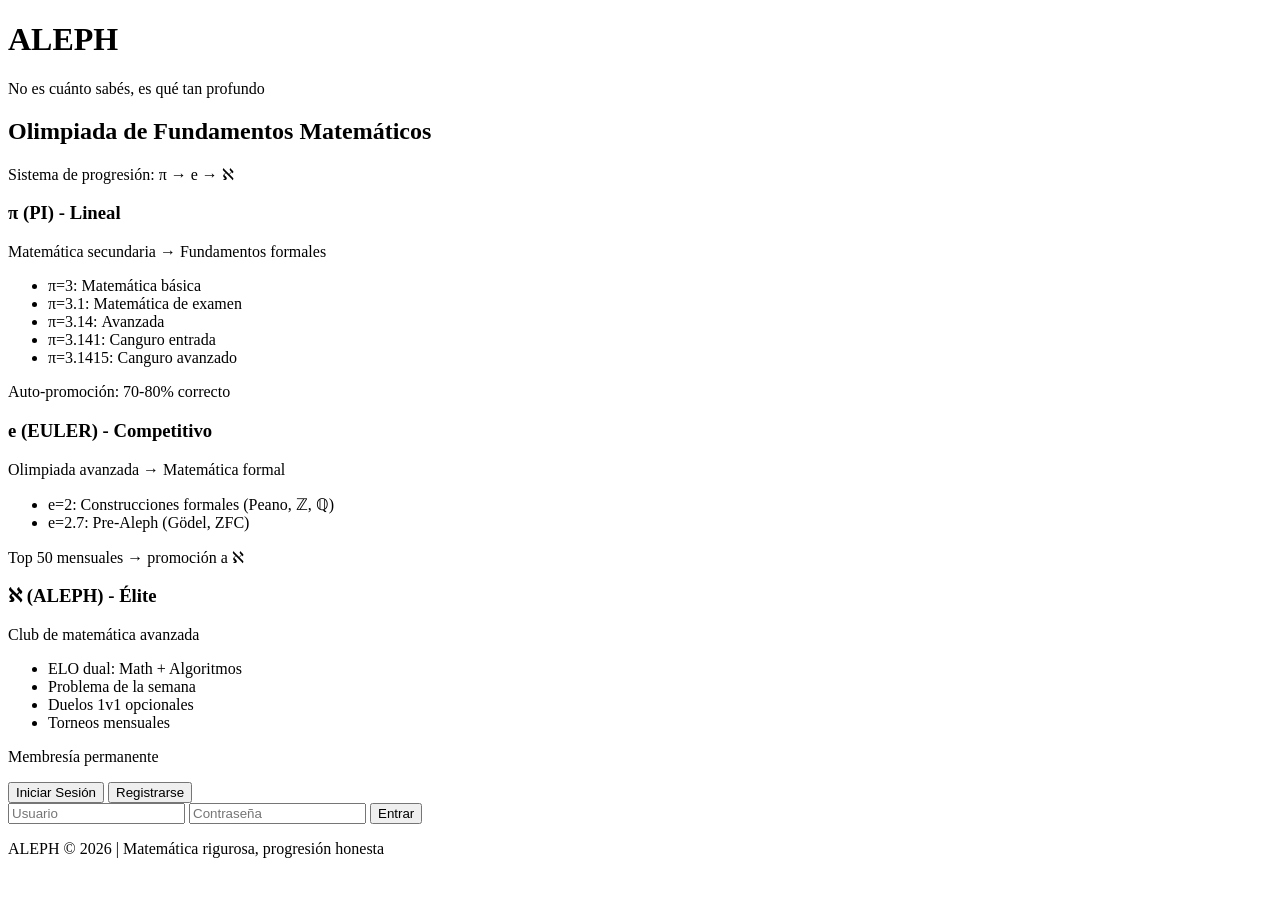
==== frontend/dashboard.html @ 07cf7d5e "feat: add dashboard with problem list and submissions" ====
<!DOCTYPE html>
<html lang="es">
<head>
    <meta charset="UTF-8">
    <meta name="viewport" content="width=device-width, initial-scale=1.0">
    <title>Dashboard - ALEPH</title>
    <link rel="stylesheet" href="css/style.css">
</head>
<body>
    <div class="container">
        <header>
            <div class="header-content">
                <h1>ALEPH</h1>
                <div class="user-info">
                    <span id="username"></span>
                    <span id="userLevel" class="level-badge"></span>
                    <button onclick="logout()">Salir</button>
                </div>
            </div>
        </header>

        <main>
            <section class="stats">
                <div class="stat-card">
                    <h3>Nivel Actual</h3>
                    <p id="currentLevel" class="stat-value"></p>
                </div>
                <div class="stat-card">
                    <h3>Problemas Resueltos</h3>
                    <p id="solvedCount" class="stat-value">0</p>
                </div>
                <div class="stat-card">
                    <h3>Precisión</h3>
                    <p id="accuracy" class="stat-value">0%</p>
                </div>
            </section>

            <section class="problems">
                <h2>Problemas Disponibles</h2>
                <div class="filter">
                    <label>Filtrar por nivel:</label>
                    <select id="levelFilter" onchange="loadProblems()">
                        <option value="pi=3">π=3</option>
                        <option value="pi=3.1">π=3.1</option>
                        <option value="pi=3.14">π=3.14</option>
                        <option value="pi=3.141">π=3.141</option>
                        <option value="pi=3.1415">π=3.1415</option>
                        <option value="e=2">e=2</option>
                        <option value="e=2.7">e=2.7</option>
                    </select>
                </div>
                <div id="problemList" class="problem-list">
                    <!-- Problems loaded here -->
                </div>
            </section>

            <section class="problem-view" id="problemView" style="display: none;">
                <button onclick="closeProblem()" class="back-btn">← Volver</button>
                <h2 id="problemTitle"></h2>
                <div id="problemStatement" class="problem-statement"></div>
                <form id="answerForm" class="answer-form">
                    <input type="text" id="answerInput" placeholder="Tu respuesta" required>
                    <button type="submit">Enviar</button>
                </form>
                <div id="result" class="result"></div>
            </section>

            <section class="submissions">
                <h2>Tus Intentos Recientes</h2>
                <div id="submissionsList" class="submissions-list">
                    <!-- Submissions loaded here -->
                </div>
            </section>
        </main>

        <footer>
            <p>ALEPH © 2026 | No es cuánto sabés, es qué tan profundo</p>
        </footer>
    </div>

    <script src="js/app.js"></script>
    <script>
        // Check if logged in
        if (!localStorage.getItem('token')) {
            window.location.href = 'index.html';
        }

        // Load user data on page load
        window.addEventListener('DOMContentLoaded', () => {
            loadUserData();
            loadProblems();
            loadSubmissions();
        });
    </script>
</body>
</html>
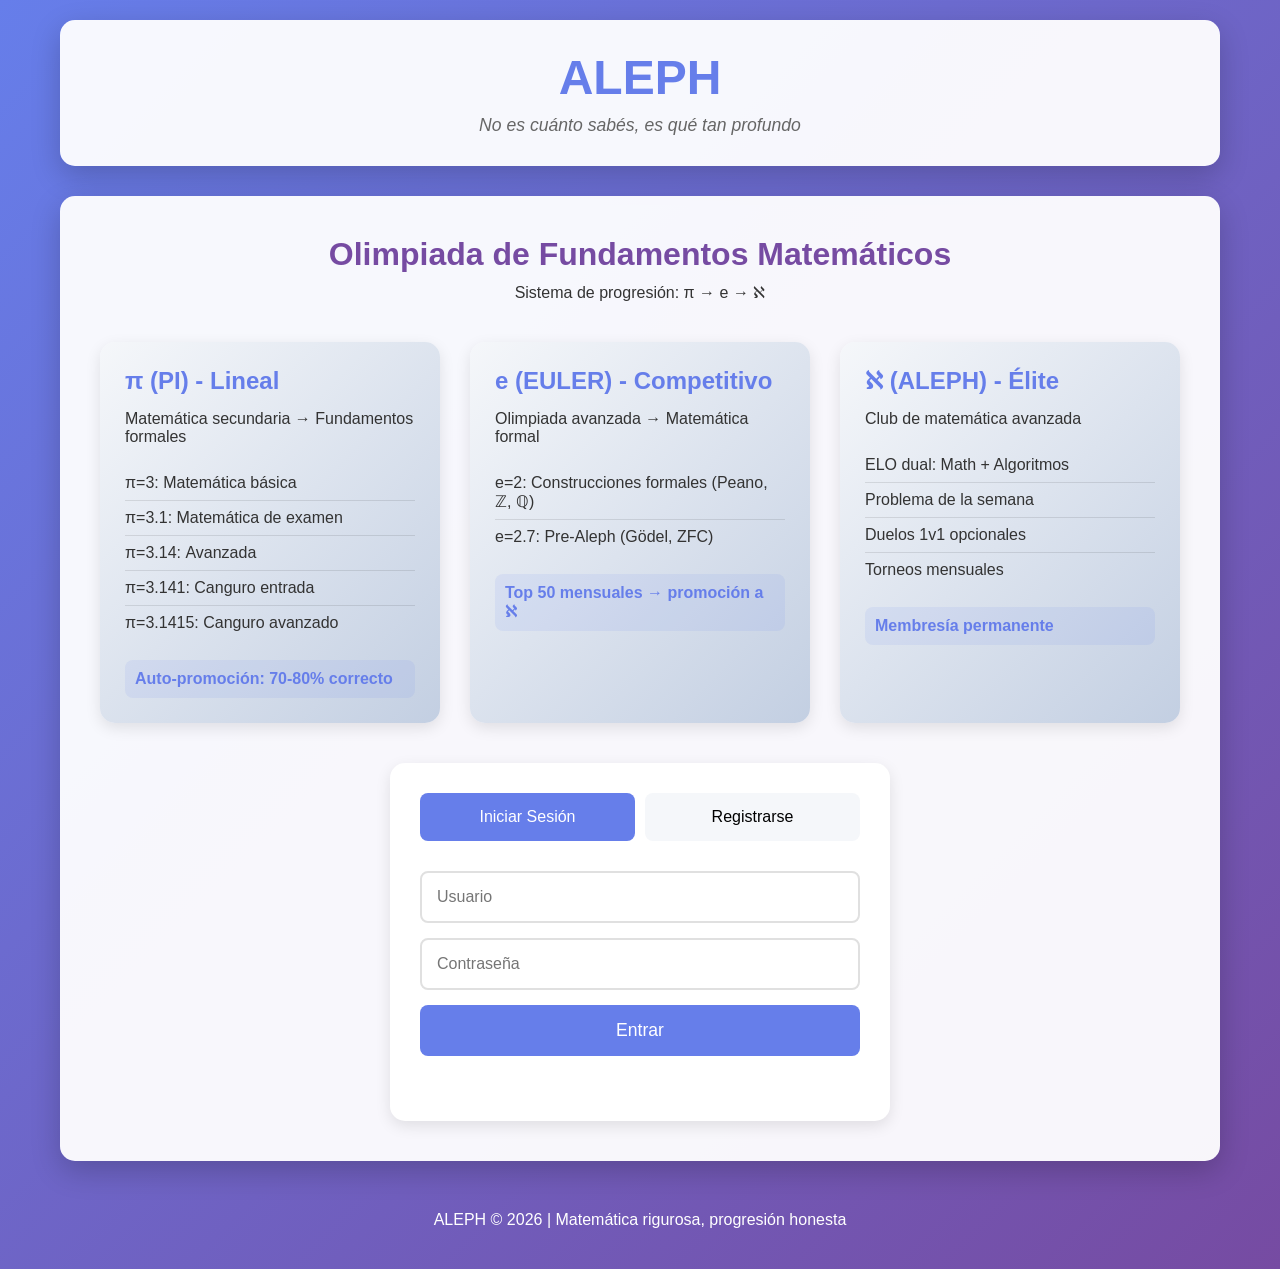
==== commit 2883cd4d: "fix: clean dashboard.html - remove all inline scripts" ====
--- a/frontend/dashboard.html
+++ b/frontend/dashboard.html
@@ -39,14 +39,12 @@
                 <h2>Problemas Disponibles</h2>
                 <div class="filter">
                     <label>Filtrar por nivel:</label>
-                    <select id="levelFilter" onchange="loadProblems()">
+                    <select id="levelFilter">
                         <option value="pi=3">π=3</option>
                         <option value="pi=3.1">π=3.1</option>
                         <option value="pi=3.14">π=3.14</option>
                         <option value="pi=3.141">π=3.141</option>
                         <option value="pi=3.1415">π=3.1415</option>
-                        <option value="e=2">e=2</option>
-                        <option value="e=2.7">e=2.7</option>
                     </select>
                 </div>
                 <div id="problemList" class="problem-list">
@@ -79,18 +77,5 @@
     </div>
 
     <script src="js/app.js"></script>
-    <script>
-        // Check if logged in
-        if (!localStorage.getItem('token')) {
-            window.location.href = 'index.html';
-        }
-
-        // Load user data on page load
-        window.addEventListener('DOMContentLoaded', () => {
-            loadUserData();
-            loadProblems();
-            loadSubmissions();
-        });
-    </script>
 </body>
 </html>
--- a/frontend/css/style.css
+++ b/frontend/css/style.css
@@ -0,0 +1,394 @@
+* {
+    margin: 0;
+    padding: 0;
+    box-sizing: border-box;
+}
+
+body {
+    font-family: 'Segoe UI', Tahoma, Geneva, Verdana, sans-serif;
+    background: linear-gradient(135deg, #667eea 0%, #764ba2 100%);
+    min-height: 100vh;
+    color: #333;
+}
+
+.container {
+    max-width: 1200px;
+    margin: 0 auto;
+    padding: 20px;
+}
+
+/* Header */
+header {
+    background: rgba(255, 255, 255, 0.95);
+    padding: 30px;
+    border-radius: 15px;
+    margin-bottom: 30px;
+    box-shadow: 0 10px 30px rgba(0, 0, 0, 0.2);
+}
+
+header h1 {
+    font-size: 3em;
+    color: #667eea;
+    text-align: center;
+    margin-bottom: 10px;
+}
+
+.tagline {
+    text-align: center;
+    font-style: italic;
+    color: #666;
+    font-size: 1.1em;
+}
+
+.header-content {
+    display: flex;
+    justify-content: space-between;
+    align-items: center;
+}
+
+.user-info {
+    display: flex;
+    gap: 15px;
+    align-items: center;
+}
+
+.level-badge {
+    background: #667eea;
+    color: white;
+    padding: 5px 15px;
+    border-radius: 20px;
+    font-weight: bold;
+}
+
+/* Main */
+main {
+    background: rgba(255, 255, 255, 0.95);
+    padding: 40px;
+    border-radius: 15px;
+    box-shadow: 0 10px 30px rgba(0, 0, 0, 0.2);
+    margin-bottom: 30px;
+}
+
+.hero {
+    text-align: center;
+    margin-bottom: 40px;
+}
+
+.hero h2 {
+    font-size: 2em;
+    color: #764ba2;
+    margin-bottom: 10px;
+}
+
+/* Levels */
+.levels {
+    display: grid;
+    grid-template-columns: repeat(auto-fit, minmax(300px, 1fr));
+    gap: 30px;
+    margin-bottom: 40px;
+}
+
+.level-card {
+    background: linear-gradient(135deg, #f5f7fa 0%, #c3cfe2 100%);
+    padding: 25px;
+    border-radius: 15px;
+    box-shadow: 0 5px 15px rgba(0, 0, 0, 0.1);
+    transition: transform 0.3s;
+}
+
+.level-card:hover {
+    transform: translateY(-5px);
+}
+
+.level-card h3 {
+    color: #667eea;
+    margin-bottom: 15px;
+    font-size: 1.5em;
+}
+
+.level-card ul {
+    list-style: none;
+    margin: 20px 0;
+}
+
+.level-card li {
+    padding: 8px 0;
+    border-bottom: 1px solid rgba(0, 0, 0, 0.1);
+}
+
+.level-card li:last-child {
+    border-bottom: none;
+}
+
+.progression {
+    margin-top: 15px;
+    padding: 10px;
+    background: rgba(102, 126, 234, 0.1);
+    border-radius: 8px;
+    font-weight: bold;
+    color: #667eea;
+}
+
+/* Auth */
+.auth {
+    max-width: 500px;
+    margin: 0 auto;
+}
+
+.auth-container {
+    background: white;
+    padding: 30px;
+    border-radius: 15px;
+    box-shadow: 0 5px 15px rgba(0, 0, 0, 0.1);
+}
+
+.auth-tabs {
+    display: flex;
+    gap: 10px;
+    margin-bottom: 30px;
+}
+
+.tab {
+    flex: 1;
+    padding: 15px;
+    border: none;
+    background: #f5f7fa;
+    cursor: pointer;
+    border-radius: 8px;
+    font-size: 1em;
+    transition: all 0.3s;
+}
+
+.tab.active {
+    background: #667eea;
+    color: white;
+}
+
+.auth-form {
+    display: flex;
+    flex-direction: column;
+    gap: 15px;
+}
+
+.auth-form input {
+    padding: 15px;
+    border: 2px solid #e0e0e0;
+    border-radius: 8px;
+    font-size: 1em;
+    transition: border 0.3s;
+}
+
+.auth-form input:focus {
+    outline: none;
+    border-color: #667eea;
+}
+
+.auth-form button {
+    padding: 15px;
+    background: #667eea;
+    color: white;
+    border: none;
+    border-radius: 8px;
+    font-size: 1.1em;
+    cursor: pointer;
+    transition: background 0.3s;
+}
+
+.auth-form button:hover {
+    background: #5568d3;
+}
+
+.error {
+    color: #e74c3c;
+    font-size: 0.9em;
+    min-height: 20px;
+}
+
+/* Stats */
+.stats {
+    display: grid;
+    grid-template-columns: repeat(auto-fit, minmax(200px, 1fr));
+    gap: 20px;
+    margin-bottom: 40px;
+}
+
+.stat-card {
+    background: linear-gradient(135deg, #667eea 0%, #764ba2 100%);
+    color: white;
+    padding: 25px;
+    border-radius: 15px;
+    text-align: center;
+}
+
+.stat-card h3 {
+    font-size: 0.9em;
+    opacity: 0.9;
+    margin-bottom: 10px;
+}
+
+.stat-value {
+    font-size: 2.5em;
+    font-weight: bold;
+}
+
+/* Problems */
+.filter {
+    margin-bottom: 20px;
+}
+
+.filter select {
+    padding: 10px 15px;
+    border: 2px solid #e0e0e0;
+    border-radius: 8px;
+    font-size: 1em;
+    margin-left: 10px;
+}
+
+.problem-list {
+    display: grid;
+    gap: 15px;
+}
+
+.problem-item {
+    background: #f5f7fa;
+    padding: 20px;
+    border-radius: 10px;
+    cursor: pointer;
+    transition: all 0.3s;
+    border: 2px solid transparent;
+}
+
+.problem-item:hover {
+    background: #e8eaf6;
+    border-color: #667eea;
+}
+
+.problem-item h3 {
+    color: #667eea;
+    margin-bottom: 10px;
+}
+
+.problem-item .level-tag {
+    display: inline-block;
+    background: #667eea;
+    color: white;
+    padding: 5px 10px;
+    border-radius: 5px;
+    font-size: 0.8em;
+}
+
+/* Problem View */
+.problem-view {
+    margin-top: 30px;
+}
+
+.back-btn {
+    padding: 10px 20px;
+    background: #e0e0e0;
+    border: none;
+    border-radius: 8px;
+    cursor: pointer;
+    margin-bottom: 20px;
+}
+
+.problem-statement {
+    background: #f5f7fa;
+    padding: 30px;
+    border-radius: 10px;
+    margin: 20px 0;
+    font-size: 1.1em;
+    line-height: 1.8;
+}
+
+.answer-form {
+    display: flex;
+    gap: 15px;
+    margin: 20px 0;
+}
+
+.answer-form input {
+    flex: 1;
+    padding: 15px;
+    border: 2px solid #e0e0e0;
+    border-radius: 8px;
+    font-size: 1em;
+}
+
+.answer-form button {
+    padding: 15px 30px;
+    background: #667eea;
+    color: white;
+    border: none;
+    border-radius: 8px;
+    cursor: pointer;
+}
+
+.result {
+    padding: 20px;
+    border-radius: 10px;
+    margin-top: 20px;
+    font-size: 1.1em;
+    text-align: center;
+}
+
+.result.correct {
+    background: #d4edda;
+    color: #155724;
+    border: 2px solid #c3e6cb;
+}
+
+.result.incorrect {
+    background: #f8d7da;
+    color: #721c24;
+    border: 2px solid #f5c6cb;
+}
+
+/* Submissions */
+.submissions-list {
+    display: grid;
+    gap: 10px;
+}
+
+.submission-item {
+    background: #f5f7fa;
+    padding: 15px;
+    border-radius: 8px;
+    display: flex;
+    justify-content: space-between;
+    align-items: center;
+}
+
+.submission-item.correct {
+    border-left: 5px solid #28a745;
+}
+
+.submission-item.incorrect {
+    border-left: 5px solid #dc3545;
+}
+
+/* Footer */
+footer {
+    text-align: center;
+    color: white;
+    padding: 20px;
+}
+
+/* Responsive */
+@media (max-width: 768px) {
+    .header-content {
+        flex-direction: column;
+        gap: 20px;
+    }
+
+    .levels {
+        grid-template-columns: 1fr;
+    }
+
+    .stats {
+        grid-template-columns: 1fr;
+    }
+
+    .answer-form {
+        flex-direction: column;
+    }
+}
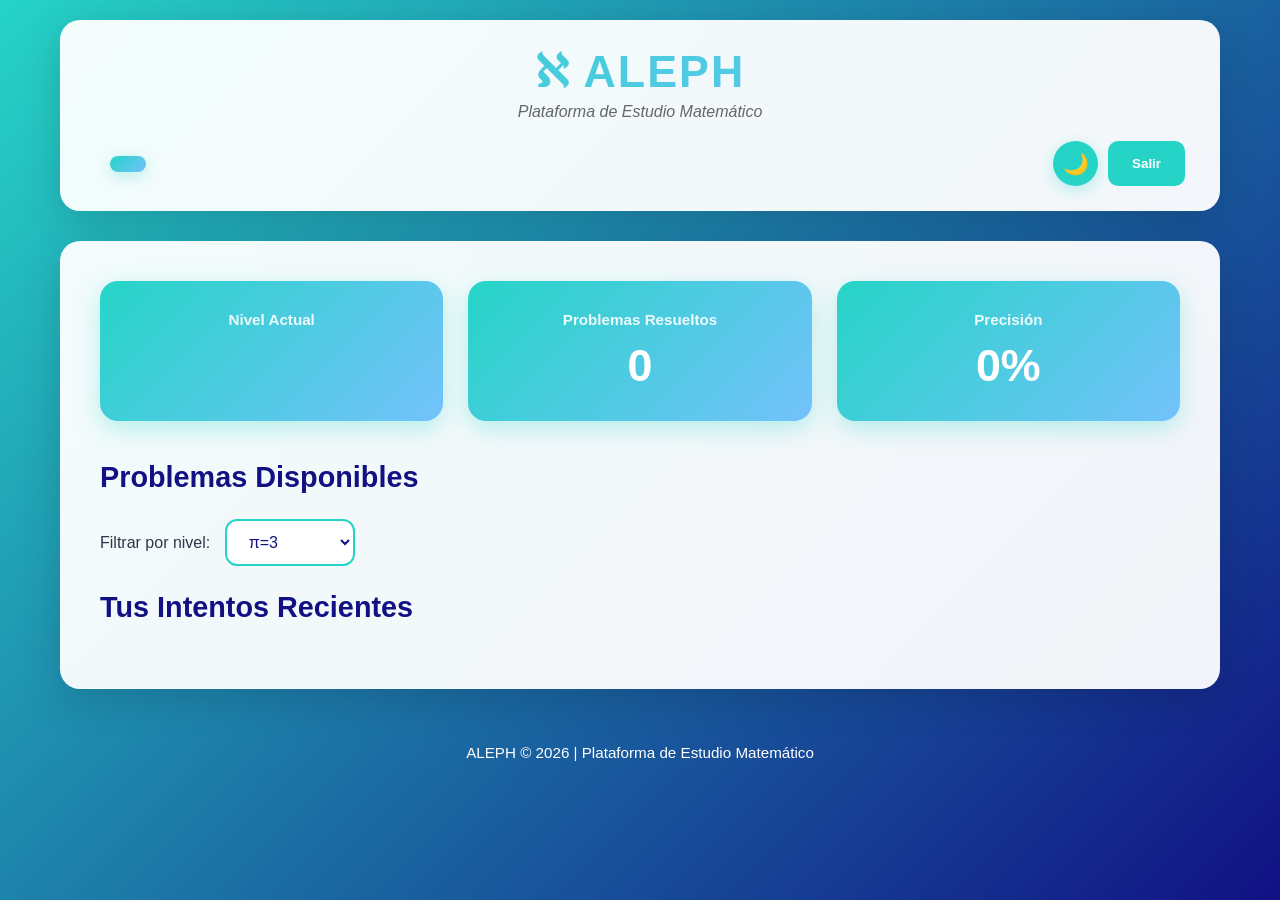
==== commit e298ae73: "refactor: update dashboard.html with new branding and dark mode" ====
--- a/frontend/dashboard.html
+++ b/frontend/dashboard.html
@@ -9,11 +9,15 @@
 <body>
     <div class="container">
         <header>
+            <h1>ℵ ALEPH</h1>
+            <p class="tagline">Plataforma de Estudio Matemático</p>
             <div class="header-content">
-                <h1>ALEPH</h1>
                 <div class="user-info">
                     <span id="username"></span>
                     <span id="userLevel" class="level-badge"></span>
+                </div>
+                <div style="display: flex; gap: 10px;">
+                    <button class="dark-mode-toggle" onclick="toggleDarkMode()" title="Cambiar tema">🌙</button>
                     <button onclick="logout()">Salir</button>
                 </div>
             </div>
@@ -57,7 +61,7 @@
                 <h2 id="problemTitle"></h2>
                 <div id="problemStatement" class="problem-statement"></div>
                 <form id="answerForm" class="answer-form">
-                    <input type="text" id="answerInput" placeholder="Tu respuesta" required>
+                    <input type="text" id="answerInput" placeholder="Tu respuesta (demostración)" required>
                     <button type="submit">Enviar</button>
                 </form>
                 <div id="result" class="result"></div>
@@ -72,10 +76,10 @@
         </main>
 
         <footer>
-            <p>ALEPH © 2026 | No es cuánto sabés, es qué tan profundo</p>
+            <p>ALEPH © 2026 | Plataforma de Estudio Matemático</p>
         </footer>
     </div>
 
-    <script src="js/app.js"></script>
+    <script src="app.js"></script>
 </body>
 </html>
--- a/frontend/css/style.css
+++ b/frontend/css/style.css
@@ -1,3 +1,18 @@
+/* ALEPH - Plataforma de Estudio Matemático */
+/* Paleta: #26D4C7 (turquesa), #111184 (azul profundo), #73C2FB (azul claro) */
+
+:root {
+    --primary: #26D4C7;
+    --dark: #111184;
+    --accent: #73C2FB;
+    --bg-light: #f8f9fa;
+    --bg-dark: #0a0a1f;
+    --text-light: #2d3748;
+    --text-dark: #e2e8f0;
+    --card-light: #ffffff;
+    --card-dark: #1a1a3e;
+}
+
 * {
     margin: 0;
     padding: 0;
@@ -5,10 +20,16 @@
 }
 
 body {
-    font-family: 'Segoe UI', Tahoma, Geneva, Verdana, sans-serif;
-    background: linear-gradient(135deg, #667eea 0%, #764ba2 100%);
+    font-family: 'Inter', 'Segoe UI', Tahoma, sans-serif;
+    background: linear-gradient(135deg, var(--primary) 0%, var(--dark) 100%);
     min-height: 100vh;
-    color: #333;
+    color: var(--text-light);
+    transition: background 0.3s ease;
+}
+
+body.dark-mode {
+    background: linear-gradient(135deg, var(--dark) 0%, #000000 100%);
+    color: var(--text-dark);
 }
 
 .container {
@@ -17,33 +38,50 @@
     padding: 20px;
 }
 
-/* Header */
+/* ========== HEADER ========== */
 header {
     background: rgba(255, 255, 255, 0.95);
-    padding: 30px;
-    border-radius: 15px;
+    padding: 25px 35px;
+    border-radius: 20px;
     margin-bottom: 30px;
-    box-shadow: 0 10px 30px rgba(0, 0, 0, 0.2);
+    box-shadow: 0 10px 40px rgba(0, 0, 0, 0.15);
+    backdrop-filter: blur(10px);
+}
+
+body.dark-mode header {
+    background: rgba(26, 26, 62, 0.95);
 }
 
 header h1 {
-    font-size: 3em;
-    color: #667eea;
-    text-align: center;
-    margin-bottom: 10px;
+    font-size: 2.8em;
+    background: linear-gradient(135deg, var(--primary), var(--accent));
+    -webkit-background-clip: text;
+    -webkit-text-fill-color: transparent;
+    background-clip: text;
+    text-align: center;
+    margin-bottom: 5px;
+    font-weight: 800;
+    letter-spacing: 2px;
 }
 
 .tagline {
     text-align: center;
     font-style: italic;
     color: #666;
-    font-size: 1.1em;
+    font-size: 1em;
+    margin-bottom: 20px;
+}
+
+body.dark-mode .tagline {
+    color: #999;
 }
 
 .header-content {
     display: flex;
     justify-content: space-between;
     align-items: center;
+    flex-wrap: wrap;
+    gap: 15px;
 }
 
 .user-info {
@@ -53,57 +91,156 @@
 }
 
 .level-badge {
-    background: #667eea;
-    color: white;
-    padding: 5px 15px;
-    border-radius: 20px;
+    background: linear-gradient(135deg, var(--primary), var(--accent));
+    color: white;
+    padding: 8px 18px;
+    border-radius: 25px;
     font-weight: bold;
-}
-
-/* Main */
+    font-size: 0.95em;
+    box-shadow: 0 4px 15px rgba(38, 212, 199, 0.3);
+}
+
+#username {
+    font-weight: 600;
+    color: var(--dark);
+}
+
+body.dark-mode #username {
+    color: var(--text-dark);
+}
+
+/* Dark mode toggle */
+.dark-mode-toggle {
+    background: var(--primary);
+    border: none;
+    color: white;
+    width: 45px;
+    height: 45px;
+    border-radius: 50%;
+    cursor: pointer;
+    font-size: 1.3em;
+    transition: all 0.3s ease;
+    box-shadow: 0 4px 15px rgba(38, 212, 199, 0.3);
+}
+
+.dark-mode-toggle:hover {
+    transform: scale(1.1);
+    box-shadow: 0 6px 20px rgba(38, 212, 199, 0.5);
+}
+
+body.dark-mode .dark-mode-toggle {
+    background: var(--accent);
+}
+
+/* ========== MAIN CONTENT ========== */
 main {
     background: rgba(255, 255, 255, 0.95);
     padding: 40px;
-    border-radius: 15px;
-    box-shadow: 0 10px 30px rgba(0, 0, 0, 0.2);
+    border-radius: 20px;
+    box-shadow: 0 10px 40px rgba(0, 0, 0, 0.15);
+    backdrop-filter: blur(10px);
     margin-bottom: 30px;
 }
 
+body.dark-mode main {
+    background: rgba(26, 26, 62, 0.95);
+}
+
+h2 {
+    color: var(--dark);
+    margin-bottom: 25px;
+    font-size: 1.8em;
+    font-weight: 700;
+}
+
+body.dark-mode h2 {
+    color: var(--primary);
+}
+
+/* ========== HERO ========== */
 .hero {
     text-align: center;
-    margin-bottom: 40px;
+    margin-bottom: 50px;
 }
 
 .hero h2 {
-    font-size: 2em;
-    color: #764ba2;
-    margin-bottom: 10px;
-}
-
-/* Levels */
+    font-size: 2.2em;
+    background: linear-gradient(135deg, var(--primary), var(--dark));
+    -webkit-background-clip: text;
+    -webkit-text-fill-color: transparent;
+    background-clip: text;
+    margin-bottom: 15px;
+}
+
+.hero p {
+    font-size: 1.1em;
+    color: #666;
+    max-width: 600px;
+    margin: 0 auto;
+}
+
+body.dark-mode .hero p {
+    color: #aaa;
+}
+
+/* ========== LEVELS ========== */
 .levels {
     display: grid;
-    grid-template-columns: repeat(auto-fit, minmax(300px, 1fr));
+    grid-template-columns: repeat(auto-fit, minmax(320px, 1fr));
     gap: 30px;
-    margin-bottom: 40px;
+    margin-bottom: 50px;
 }
 
 .level-card {
-    background: linear-gradient(135deg, #f5f7fa 0%, #c3cfe2 100%);
-    padding: 25px;
-    border-radius: 15px;
-    box-shadow: 0 5px 15px rgba(0, 0, 0, 0.1);
-    transition: transform 0.3s;
+    background: linear-gradient(135deg, #ffffff 0%, #f0f4f8 100%);
+    padding: 30px;
+    border-radius: 20px;
+    box-shadow: 0 8px 25px rgba(0, 0, 0, 0.1);
+    transition: all 0.3s ease;
+    border: 2px solid transparent;
+}
+
+body.dark-mode .level-card {
+    background: linear-gradient(135deg, var(--card-dark) 0%, #0f0f2e 100%);
 }
 
 .level-card:hover {
-    transform: translateY(-5px);
+    transform: translateY(-8px);
+    box-shadow: 0 15px 40px rgba(38, 212, 199, 0.2);
+    border-color: var(--primary);
 }
 
 .level-card h3 {
-    color: #667eea;
+    font-size: 3em;
+    text-align: center;
     margin-bottom: 15px;
-    font-size: 1.5em;
+}
+
+.level-card h3.pi { color: var(--primary); }
+.level-card h3.euler { color: var(--accent); }
+.level-card h3.aleph { color: var(--dark); }
+
+body.dark-mode .level-card h3.aleph { color: var(--primary); }
+
+.level-card h4 {
+    font-size: 1.3em;
+    color: var(--dark);
+    margin-bottom: 15px;
+    text-align: center;
+}
+
+body.dark-mode .level-card h4 {
+    color: var(--text-dark);
+}
+
+.level-card p {
+    color: #666;
+    line-height: 1.6;
+    margin-bottom: 15px;
+}
+
+body.dark-mode .level-card p {
+    color: #aaa;
 }
 
 .level-card ul {
@@ -112,8 +249,14 @@
 }
 
 .level-card li {
-    padding: 8px 0;
+    padding: 10px 0;
     border-bottom: 1px solid rgba(0, 0, 0, 0.1);
+    color: #555;
+}
+
+body.dark-mode .level-card li {
+    border-bottom: 1px solid rgba(255, 255, 255, 0.1);
+    color: #bbb;
 }
 
 .level-card li:last-child {
@@ -121,214 +264,210 @@
 }
 
 .progression {
-    margin-top: 15px;
-    padding: 10px;
-    background: rgba(102, 126, 234, 0.1);
-    border-radius: 8px;
-    font-weight: bold;
-    color: #667eea;
-}
-
-/* Auth */
-.auth {
-    max-width: 500px;
-    margin: 0 auto;
-}
-
-.auth-container {
-    background: white;
-    padding: 30px;
-    border-radius: 15px;
-    box-shadow: 0 5px 15px rgba(0, 0, 0, 0.1);
-}
-
-.auth-tabs {
-    display: flex;
-    gap: 10px;
-    margin-bottom: 30px;
-}
-
-.tab {
-    flex: 1;
+    margin-top: 20px;
     padding: 15px;
-    border: none;
-    background: #f5f7fa;
-    cursor: pointer;
-    border-radius: 8px;
-    font-size: 1em;
-    transition: all 0.3s;
-}
-
-.tab.active {
-    background: #667eea;
-    color: white;
-}
-
-.auth-form {
-    display: flex;
-    flex-direction: column;
-    gap: 15px;
-}
-
-.auth-form input {
-    padding: 15px;
-    border: 2px solid #e0e0e0;
-    border-radius: 8px;
-    font-size: 1em;
-    transition: border 0.3s;
-}
-
-.auth-form input:focus {
-    outline: none;
-    border-color: #667eea;
-}
-
-.auth-form button {
-    padding: 15px;
-    background: #667eea;
-    color: white;
-    border: none;
-    border-radius: 8px;
-    font-size: 1.1em;
-    cursor: pointer;
-    transition: background 0.3s;
-}
-
-.auth-form button:hover {
-    background: #5568d3;
-}
-
-.error {
-    color: #e74c3c;
-    font-size: 0.9em;
-    min-height: 20px;
-}
-
-/* Stats */
+    background: rgba(38, 212, 199, 0.1);
+    border-radius: 12px;
+    font-weight: 600;
+    color: var(--primary);
+    text-align: center;
+}
+
+/* ========== STATS ========== */
 .stats {
     display: grid;
-    grid-template-columns: repeat(auto-fit, minmax(200px, 1fr));
-    gap: 20px;
+    grid-template-columns: repeat(auto-fit, minmax(220px, 1fr));
+    gap: 25px;
     margin-bottom: 40px;
 }
 
 .stat-card {
-    background: linear-gradient(135deg, #667eea 0%, #764ba2 100%);
-    color: white;
-    padding: 25px;
-    border-radius: 15px;
-    text-align: center;
+    background: linear-gradient(135deg, var(--primary) 0%, var(--accent) 100%);
+    color: white;
+    padding: 30px;
+    border-radius: 18px;
+    text-align: center;
+    box-shadow: 0 8px 25px rgba(38, 212, 199, 0.3);
+    transition: transform 0.3s ease;
+}
+
+.stat-card:hover {
+    transform: translateY(-5px);
 }
 
 .stat-card h3 {
-    font-size: 0.9em;
+    font-size: 0.95em;
     opacity: 0.9;
-    margin-bottom: 10px;
+    margin-bottom: 12px;
+    color: white;
 }
 
 .stat-value {
-    font-size: 2.5em;
+    font-size: 2.8em;
     font-weight: bold;
 }
 
-/* Problems */
+/* ========== PROBLEMS ========== */
 .filter {
-    margin-bottom: 20px;
+    margin-bottom: 25px;
 }
 
 .filter select {
-    padding: 10px 15px;
-    border: 2px solid #e0e0e0;
-    border-radius: 8px;
+    padding: 12px 18px;
+    border: 2px solid var(--primary);
+    border-radius: 12px;
     font-size: 1em;
     margin-left: 10px;
+    background: white;
+    color: var(--dark);
+    cursor: pointer;
+    transition: all 0.3s ease;
+}
+
+body.dark-mode .filter select {
+    background: var(--card-dark);
+    color: var(--text-dark);
+}
+
+.filter select:focus {
+    outline: none;
+    box-shadow: 0 0 0 3px rgba(38, 212, 199, 0.2);
 }
 
 .problem-list {
     display: grid;
-    gap: 15px;
+    gap: 18px;
 }
 
 .problem-item {
-    background: #f5f7fa;
-    padding: 20px;
-    border-radius: 10px;
-    cursor: pointer;
-    transition: all 0.3s;
+    background: #f8f9fa;
+    padding: 22px;
+    border-radius: 15px;
+    cursor: pointer;
+    transition: all 0.3s ease;
     border: 2px solid transparent;
 }
 
+body.dark-mode .problem-item {
+    background: var(--card-dark);
+}
+
 .problem-item:hover {
-    background: #e8eaf6;
-    border-color: #667eea;
+    background: #e8f4f8;
+    border-color: var(--primary);
+    transform: translateX(5px);
+}
+
+body.dark-mode .problem-item:hover {
+    background: #252550;
 }
 
 .problem-item h3 {
-    color: #667eea;
-    margin-bottom: 10px;
-}
-
-.problem-item .level-tag {
+    color: var(--dark);
+    margin-bottom: 8px;
+    font-size: 1.2em;
+}
+
+body.dark-mode .problem-item h3 {
+    color: var(--primary);
+}
+
+.level-tag {
     display: inline-block;
-    background: #667eea;
-    color: white;
-    padding: 5px 10px;
-    border-radius: 5px;
-    font-size: 0.8em;
-}
-
-/* Problem View */
-.problem-view {
-    margin-top: 30px;
-}
-
+    background: var(--primary);
+    color: white;
+    padding: 6px 14px;
+    border-radius: 8px;
+    font-size: 0.85em;
+    font-weight: 600;
+}
+
+/* ========== PROBLEM VIEW ========== */
 .back-btn {
-    padding: 10px 20px;
+    padding: 12px 24px;
     background: #e0e0e0;
     border: none;
-    border-radius: 8px;
-    cursor: pointer;
-    margin-bottom: 20px;
+    border-radius: 10px;
+    cursor: pointer;
+    margin-bottom: 25px;
+    font-size: 1em;
+    transition: all 0.3s ease;
+}
+
+body.dark-mode .back-btn {
+    background: var(--card-dark);
+    color: var(--text-dark);
+}
+
+.back-btn:hover {
+    background: var(--primary);
+    color: white;
 }
 
 .problem-statement {
-    background: #f5f7fa;
-    padding: 30px;
-    border-radius: 10px;
-    margin: 20px 0;
-    font-size: 1.1em;
-    line-height: 1.8;
+    background: #f8f9fa;
+    padding: 35px;
+    border-radius: 15px;
+    margin: 25px 0;
+    font-size: 1.15em;
+    line-height: 1.9;
+    border-left: 5px solid var(--primary);
+}
+
+body.dark-mode .problem-statement {
+    background: var(--card-dark);
 }
 
 .answer-form {
     display: flex;
     gap: 15px;
-    margin: 20px 0;
+    margin: 25px 0;
 }
 
 .answer-form input {
     flex: 1;
-    padding: 15px;
-    border: 2px solid #e0e0e0;
-    border-radius: 8px;
+    padding: 16px;
+    border: 2px solid var(--primary);
+    border-radius: 12px;
     font-size: 1em;
+    transition: all 0.3s ease;
+}
+
+body.dark-mode .answer-form input {
+    background: var(--card-dark);
+    color: var(--text-dark);
+}
+
+.answer-form input:focus {
+    outline: none;
+    box-shadow: 0 0 0 3px rgba(38, 212, 199, 0.2);
 }
 
 .answer-form button {
-    padding: 15px 30px;
-    background: #667eea;
+    padding: 16px 35px;
+    background: linear-gradient(135deg, var(--primary), var(--accent));
     color: white;
     border: none;
-    border-radius: 8px;
-    cursor: pointer;
+    border-radius: 12px;
+    cursor: pointer;
+    font-size: 1em;
+    font-weight: 600;
+    transition: all 0.3s ease;
+    box-shadow: 0 4px 15px rgba(38, 212, 199, 0.3);
+}
+
+.answer-form button:hover {
+    transform: translateY(-2px);
+    box-shadow: 0 6px 20px rgba(38, 212, 199, 0.5);
 }
 
 .result {
-    padding: 20px;
-    border-radius: 10px;
-    margin-top: 20px;
-    font-size: 1.1em;
-    text-align: center;
+    padding: 22px;
+    border-radius: 12px;
+    margin-top: 25px;
+    font-size: 1.15em;
+    text-align: center;
+    font-weight: 600;
 }
 
 .result.correct {
@@ -343,21 +482,121 @@
     border: 2px solid #f5c6cb;
 }
 
-/* Submissions */
+/* ========== AUTH ========== */
+.auth {
+    max-width: 520px;
+    margin: 50px auto;
+}
+
+.auth-container {
+    background: white;
+    padding: 40px;
+    border-radius: 20px;
+    box-shadow: 0 10px 40px rgba(0, 0, 0, 0.15);
+}
+
+body.dark-mode .auth-container {
+    background: var(--card-dark);
+}
+
+.auth-tabs {
+    display: flex;
+    gap: 12px;
+    margin-bottom: 35px;
+}
+
+.tab {
+    flex: 1;
+    padding: 16px;
+    border: none;
+    background: #f5f7fa;
+    cursor: pointer;
+    border-radius: 12px;
+    font-size: 1.05em;
+    transition: all 0.3s ease;
+    font-weight: 600;
+}
+
+body.dark-mode .tab {
+    background: #0f0f2e;
+    color: var(--text-dark);
+}
+
+.tab.active {
+    background: linear-gradient(135deg, var(--primary), var(--accent));
+    color: white;
+    box-shadow: 0 4px 15px rgba(38, 212, 199, 0.3);
+}
+
+.auth-form {
+    display: flex;
+    flex-direction: column;
+    gap: 18px;
+}
+
+.auth-form input {
+    padding: 16px;
+    border: 2px solid #e0e0e0;
+    border-radius: 12px;
+    font-size: 1em;
+    transition: all 0.3s ease;
+}
+
+body.dark-mode .auth-form input {
+    background: #0f0f2e;
+    color: var(--text-dark);
+    border-color: #333;
+}
+
+.auth-form input:focus {
+    outline: none;
+    border-color: var(--primary);
+    box-shadow: 0 0 0 3px rgba(38, 212, 199, 0.1);
+}
+
+.auth-form button {
+    padding: 16px;
+    background: linear-gradient(135deg, var(--primary), var(--accent));
+    color: white;
+    border: none;
+    border-radius: 12px;
+    font-size: 1.1em;
+    cursor: pointer;
+    font-weight: 600;
+    transition: all 0.3s ease;
+    box-shadow: 0 4px 15px rgba(38, 212, 199, 0.3);
+}
+
+.auth-form button:hover {
+    transform: translateY(-2px);
+    box-shadow: 0 6px 20px rgba(38, 212, 199, 0.5);
+}
+
+.error {
+    color: #e74c3c;
+    font-size: 0.9em;
+    min-height: 22px;
+}
+
+/* ========== SUBMISSIONS ========== */
 .submissions-list {
     display: grid;
-    gap: 10px;
+    gap: 12px;
 }
 
 .submission-item {
-    background: #f5f7fa;
-    padding: 15px;
-    border-radius: 8px;
+    background: #f8f9fa;
+    padding: 18px;
+    border-radius: 12px;
     display: flex;
     justify-content: space-between;
     align-items: center;
 }
 
+body.dark-mode .submission-item {
+    background: var(--card-dark);
+}
+
 .submission-item.correct {
     border-left: 5px solid #28a745;
 }
@@ -366,29 +605,51 @@
     border-left: 5px solid #dc3545;
 }
 
-/* Footer */
+/* ========== BUTTONS ========== */
+button {
+    font-family: inherit;
+}
+
+button:not(.tab):not(.back-btn):not(.dark-mode-toggle) {
+    background: var(--primary);
+    color: white;
+    border: none;
+    padding: 12px 24px;
+    border-radius: 10px;
+    cursor: pointer;
+    font-weight: 600;
+    transition: all 0.3s ease;
+}
+
+button:not(.tab):not(.back-btn):not(.dark-mode-toggle):hover {
+    background: var(--accent);
+    transform: translateY(-2px);
+}
+
+/* ========== FOOTER ========== */
 footer {
     text-align: center;
     color: white;
-    padding: 20px;
-}
-
-/* Responsive */
+    padding: 25px;
+    font-size: 0.95em;
+}
+
+/* ========== RESPONSIVE ========== */
 @media (max-width: 768px) {
     .header-content {
         flex-direction: column;
-        gap: 20px;
+        text-align: center;
     }
 
-    .levels {
-        grid-template-columns: 1fr;
-    }
-
-    .stats {
+    .levels, .stats {
         grid-template-columns: 1fr;
     }
 
     .answer-form {
         flex-direction: column;
     }
-}
+
+    header h1 {
+        font-size: 2em;
+    }
+}
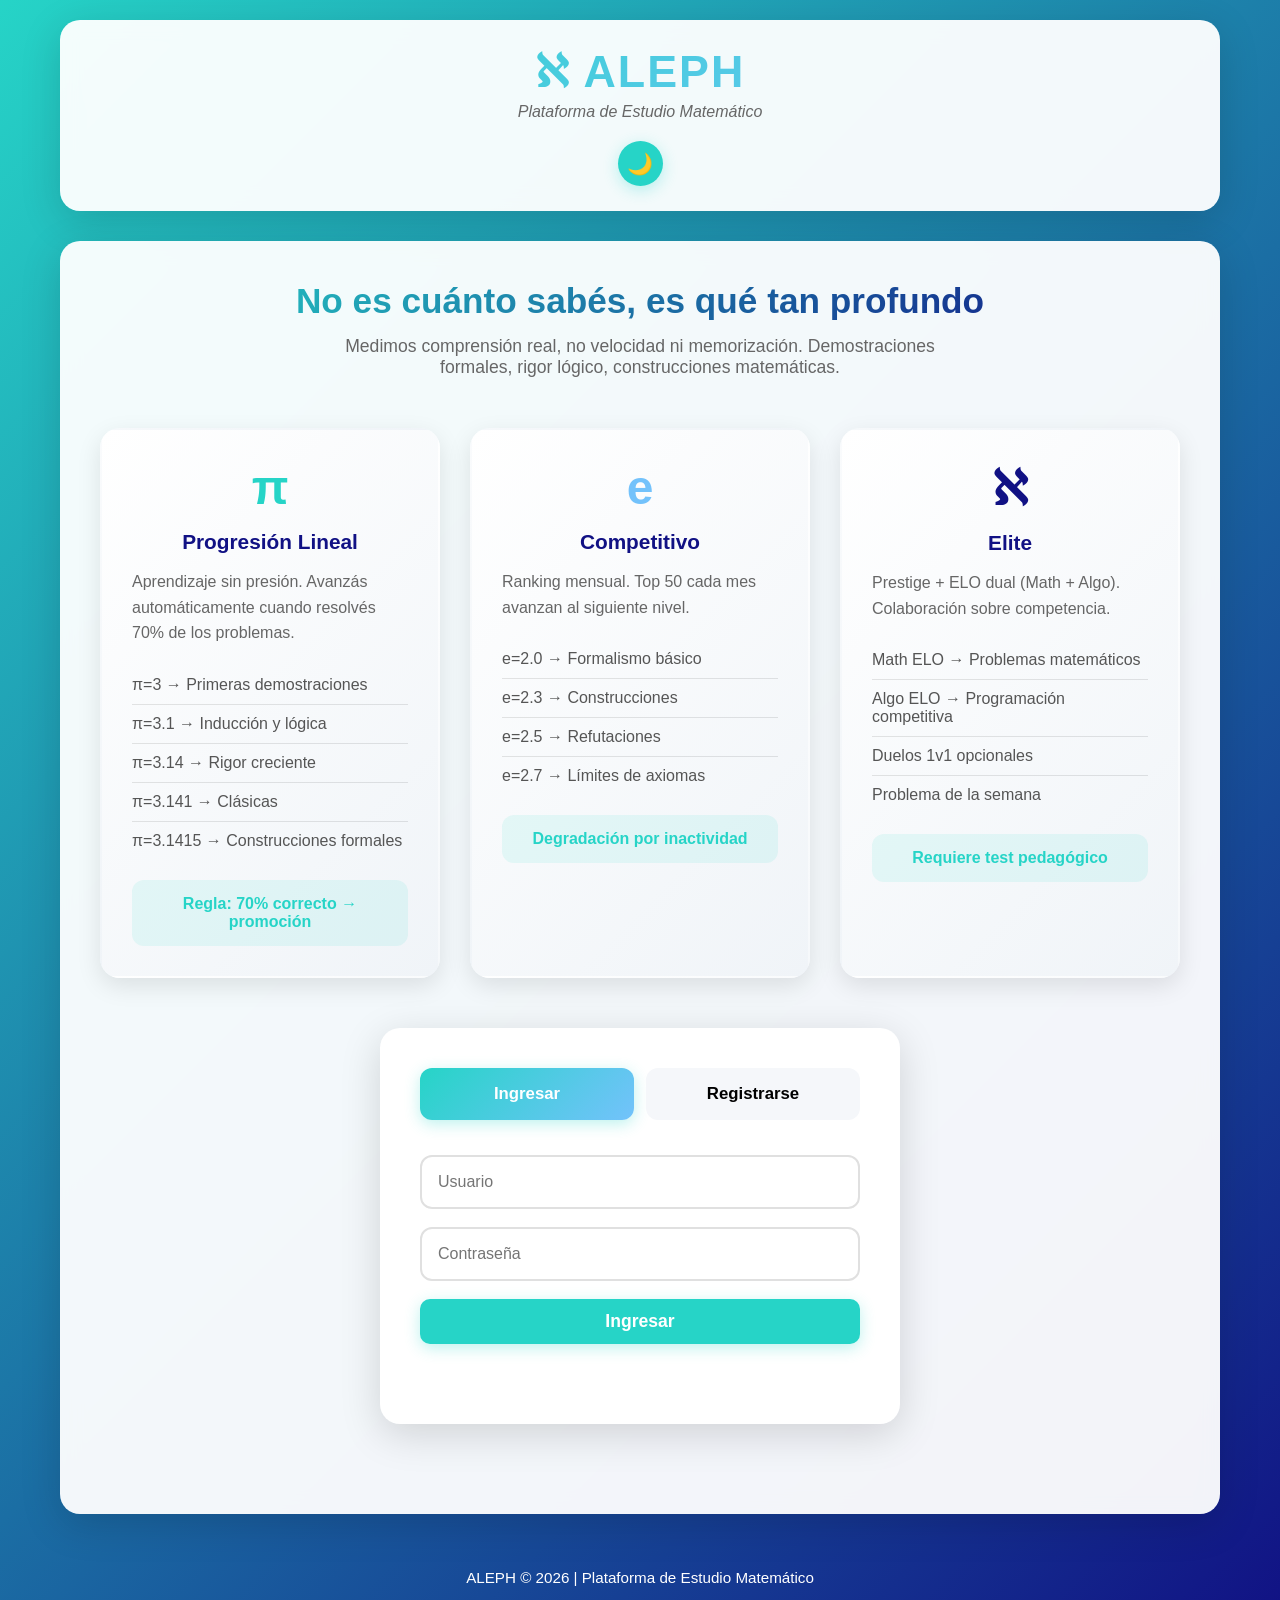
==== commit ad04e573: "fix: correct path to app.js in dashboard" ====
--- a/frontend/dashboard.html
+++ b/frontend/dashboard.html
@@ -80,6 +80,6 @@
         </footer>
     </div>
 
-    <script src="app.js"></script>
+<script src="js/app.js"></script>
 </body>
 </html>
